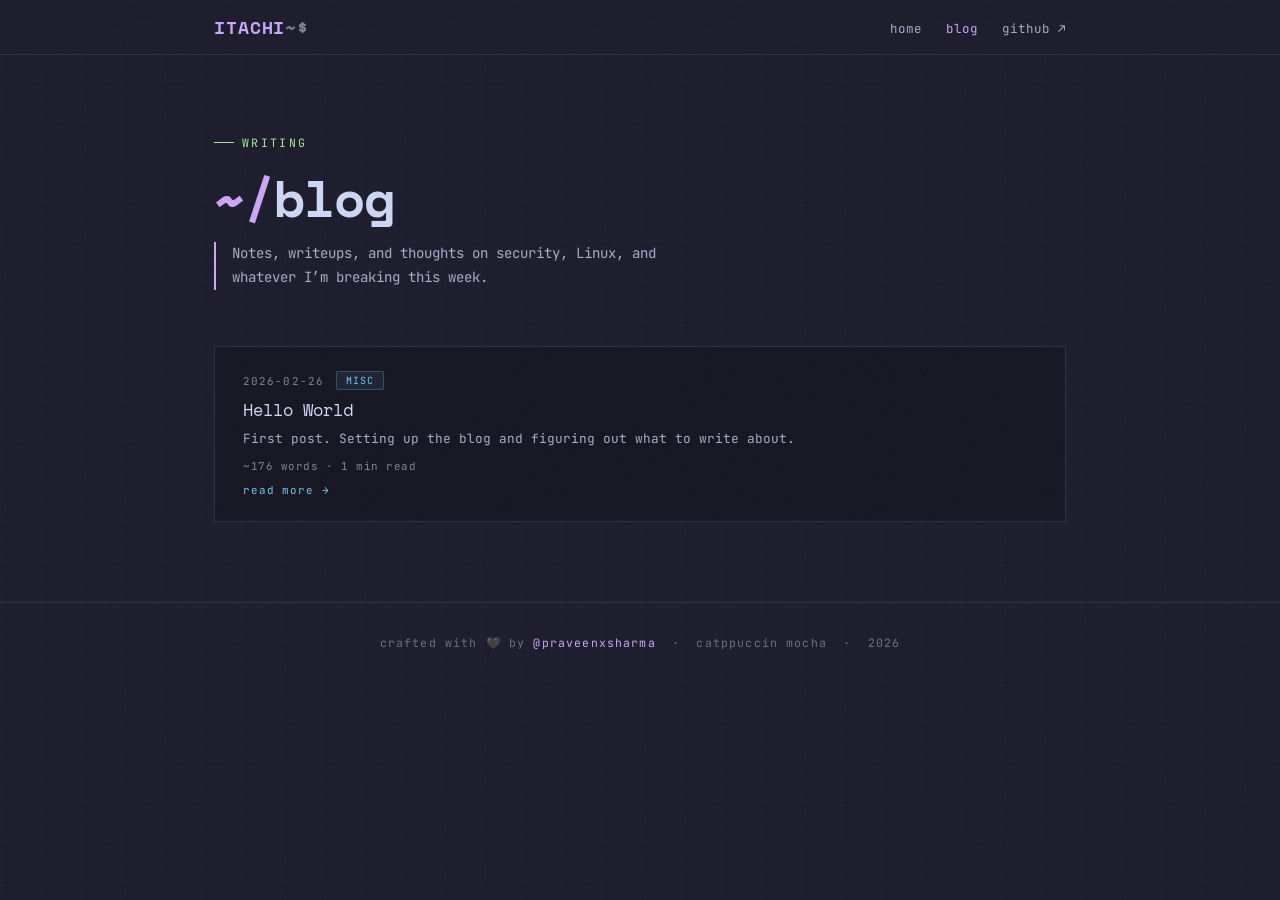
==== blog/index.html @ ed474cd6 "Build blog pages from markdown Posts now live as content/posts/*.md and are rendered into blog/<slug" ====
<!DOCTYPE html>
<html lang="en">
<head>
  <meta charset="UTF-8" />
  <meta name="viewport" content="width=device-width, initial-scale=1.0" />
  <title>blog &mdash; ITACHI</title>
  <meta name="theme-color" content="#1e1e2e" />
  <link rel="stylesheet" href="../assets/css/style.css" />
  <link rel="stylesheet" href="../assets/css/blog.css" />
</head>
<body>

<nav>
  <div class="wrapper">
    <a class="nav-logo" href="../">ITACHI<span>~$</span></a>
    <ul class="nav-links">
      <li><a href="../">home</a></li>
      <li><a href="../" class="active">blog</a></li>
      <li><a href="https://github.com/praveenxsharma" target="_blank" rel="noopener">github &#8599;</a></li>
    </ul>
  </div>
</nav>

<div class="wrapper">
  <div class="blog-page-header">
    <p class="blog-hero-tag">writing</p>
    <h1 class="blog-page-title"><span class="acc">~/</span>blog</h1>
    <p class="blog-page-sub">
      Notes, writeups, and thoughts on security, Linux, and whatever I&rsquo;m breaking this week.
    </p>
  </div>

  <div class="blog-cards">

    <!-- ================================================================
         HOW TO ADD A NEW POST

         Write content/posts/your-slug.md, then run:

             python3 scripts/build.py

         That renders blog/your-slug/index.html and rewrites the card list
         below (everything between the POSTS markers is generated — edit
         the .md, never this file).

         Frontmatter fields:
           title    post title                        (required)
           date     YYYY-MM-DD                        (required, sorts the list)
           summary  one-sentence card description     (required)
           tags     [security, linux, android, ctf, writeup, tools, misc]
           draft    true to keep a post out of the build
         ================================================================ -->

    <!-- POSTS:START -->

    <a href="hello-world/" class="blog-card">
      <div class="blog-card-meta">
        <span class="blog-card-date">2026-02-26</span>
        <span class="tag-pill tag-misc">misc</span>
      </div>
      <div class="blog-card-title">Hello World</div>
      <div class="blog-card-desc">First post. Setting up the blog and figuring out what to write about.</div>
      <div class="blog-card-footer">~176 words &middot; 1 min read</div>
      <div class="blog-card-arrow">read more &rarr;</div>
    </a>

    <!-- POSTS:END -->

  </div>
</div>

<footer>
  <div class="wrapper">
    <p>crafted with &#x1F5A4; by <a href="https://github.com/praveenxsharma" target="_blank" rel="noopener">@praveenxsharma</a> &nbsp;&middot;&nbsp; catppuccin mocha &nbsp;&middot;&nbsp; 2026</p>
  </div>
</footer>

<script src="../assets/js/site.js"></script>
</body>
</html>
---- assets/css/style.css ----
@import url('https://fonts.googleapis.com/css2?family=JetBrains+Mono:ital,wght@0,300;0,400;0,500;0,700;1,400&family=Space+Mono:ital,wght@0,400;0,700;1,400&display=swap');

/* ── Catppuccin Mocha Palette ── */
:root {
  --base:      #1e1e2e;
  --mantle:    #181825;
  --crust:     #11111b;
  --surface0:  #313244;
  --surface1:  #45475a;
  --surface2:  #585b70;
  --overlay0:  #6c7086;
  --overlay1:  #7f849c;
  --overlay2:  #9399b2;
  --subtext0:  #a6adc8;
  --subtext1:  #bac2de;
  --text:      #cdd6f4;
  --lavender:  #b4befe;
  --blue:      #89b4fa;
  --sapphire:  #74c7ec;
  --sky:       #89dceb;
  --teal:      #94e2d5;
  --green:     #a6e3a1;
  --yellow:    #f9e2af;
  --peach:     #fab387;
  --maroon:    #eba0ac;
  --red:       #f38ba8;
  --mauve:     #cba6f7;
  --pink:      #f5c2e7;
  --flamingo:  #f2cdcd;
  --rosewater: #f5e0dc;
}

*, *::before, *::after { box-sizing: border-box; margin: 0; padding: 0; }

html { scroll-behavior: smooth; }

body {
  background: var(--base);
  color: var(--text);
  font-family: 'JetBrains Mono', monospace;
  min-height: 100vh;
  overflow-x: hidden;
  transition: opacity 0.16s ease;
}

body.is-fading { opacity: 0; }

/* Noise texture overlay */
body::before {
  content: '';
  position: fixed;
  inset: 0;
  background-image: url("data:image/svg+xml,%3Csvg viewBox='0 0 256 256' xmlns='http://www.w3.org/2000/svg'%3E%3Cfilter id='n'%3E%3CfeTurbulence type='fractalNoise' baseFrequency='0.9' numOctaves='4' stitchTiles='stitch'/%3E%3C/filter%3E%3Crect width='100%25' height='100%25' filter='url(%23n)' opacity='0.04'/%3E%3C/svg%3E");
  pointer-events: none;
  z-index: 999;
  opacity: 0.35;
}

/* Grid lines bg */
body::after {
  content: '';
  position: fixed;
  inset: 0;
  background-image:
    linear-gradient(var(--surface0) 1px, transparent 1px),
    linear-gradient(90deg, var(--surface0) 1px, transparent 1px);
  background-size: 40px 40px;
  opacity: 0.15;
  pointer-events: none;
  z-index: 0;
}

/* Scrollbar */
::-webkit-scrollbar       { width: 6px; }
::-webkit-scrollbar-track { background: var(--mantle); }
::-webkit-scrollbar-thumb { background: var(--mauve); border-radius: 3px; }

/* Layout */
.wrapper {
  position: relative;
  z-index: 1;
  max-width: 900px;
  margin: 0 auto;
  padding: 0 24px;
}

/* ── NAV ── */
nav {
  position: sticky;
  top: 0;
  z-index: 100;
  backdrop-filter: blur(20px);
  background: rgba(30, 30, 46, 0.8);
  border-bottom: 1px solid var(--surface0);
}

nav .wrapper {
  display: flex;
  align-items: center;
  justify-content: space-between;
  padding-top: 14px;
  padding-bottom: 14px;
}

.nav-logo {
  font-family: 'Space Mono', monospace;
  font-weight: 700;
  font-size: 1.1rem;
  color: var(--mauve);
  text-decoration: none;
  letter-spacing: 0.05em;
}
.nav-logo span { color: var(--overlay1); }

.nav-links {
  display: flex;
  gap: 24px;
  list-style: none;
}

.nav-links a {
  color: var(--subtext0);
  text-decoration: none;
  font-size: 0.78rem;
  letter-spacing: 0.08em;
  transition: color 0.2s;
}
.nav-links a:hover,
.nav-links a.active { color: var(--mauve); }

/* ── SECTION BASE ── */
.section {
  padding: 64px 0;
  border-top: 1px solid var(--surface0);
}

.section-label {
  font-size: 0.7rem;
  letter-spacing: 0.25em;
  text-transform: uppercase;
  color: var(--mauve);
  margin-bottom: 8px;
}

.section-title {
  font-family: 'Space Mono', monospace;
  font-size: 1.6rem;
  color: var(--text);
  margin-bottom: 32px;
}

/* ── SKILL TAGS ── */
.skill-cat-title {
  font-size: 0.68rem;
  letter-spacing: 0.2em;
  text-transform: uppercase;
  color: var(--overlay1);
  margin-bottom: 12px;
  padding-bottom: 6px;
  border-bottom: 1px solid var(--surface0);
}

.skill-tags { display: flex; flex-wrap: wrap; gap: 8px; }

.skill-tag {
  font-size: 0.72rem;
  padding: 4px 10px;
  border-radius: 2px;
  letter-spacing: 0.05em;
  transition: transform 0.2s;
  cursor: default;
}
.skill-tag:hover { transform: translateY(-2px); }

.c1 { background: rgba(203,166,247,.12); color: var(--mauve);  border: 1px solid rgba(203,166,247,.25); }
.c2 { background: rgba(137,180,250,.12); color: var(--blue);   border: 1px solid rgba(137,180,250,.25); }
.c3 { background: rgba(166,227,161,.12); color: var(--green);  border: 1px solid rgba(166,227,161,.25); }
.c4 { background: rgba(250,179,135,.12); color: var(--peach);  border: 1px solid rgba(250,179,135,.25); }
.c5 { background: rgba(148,226,213,.12); color: var(--teal);   border: 1px solid rgba(148,226,213,.25); }
.c6 { background: rgba(243,139,168,.12); color: var(--red);    border: 1px solid rgba(243,139,168,.25); }
.c7 { background: rgba(249,226,175,.12); color: var(--yellow); border: 1px solid rgba(249,226,175,.25); }

/* ── BADGE PILLS ── */
.badge {
  font-size: 0.7rem;
  letter-spacing: 0.1em;
  padding: 5px 12px;
  border-radius: 2px;
  border: 1px solid;
  text-transform: uppercase;
  font-family: 'JetBrains Mono', monospace;
}
.badge-mauve  { border-color: var(--mauve);  color: var(--mauve);  background: rgba(203,166,247,.07); }
.badge-blue   { border-color: var(--blue);   color: var(--blue);   background: rgba(137,180,250,.07); }
.badge-green  { border-color: var(--green);  color: var(--green);  background: rgba(166,227,161,.07); }
.badge-peach  { border-color: var(--peach);  color: var(--peach);  background: rgba(250,179,135,.07); }
.badge-teal   { border-color: var(--teal);   color: var(--teal);   background: rgba(148,226,213,.07); }

/* ── ANIMATIONS ── */
@keyframes fadeUp {
  from { opacity: 0; transform: translateY(24px); }
  to   { opacity: 1; transform: translateY(0); }
}

@keyframes blink {
  0%, 100% { opacity: 1; }
  50%       { opacity: 0; }
}

.cursor {
  display: inline-block;
  width: 9px;
  height: 1.1em;
  background: var(--mauve);
  vertical-align: text-bottom;
  animation: blink 1s step-end infinite;
  margin-left: 2px;
}

/* ── FOOTER ── */
footer {
  border-top: 1px solid var(--surface0);
  padding: 32px 0;
  text-align: center;
  font-size: 0.72rem;
  color: var(--overlay0);
  letter-spacing: 0.1em;
  position: relative;
  z-index: 1;
}
footer a { color: var(--mauve); text-decoration: none; }
footer a:hover { text-decoration: underline; }

/* ── INLINE LINK ── */
.link {
  color: var(--sapphire);
  text-decoration: none;
  border-bottom: 1px dashed var(--sapphire);
  transition: color 0.2s;
}
.link:hover { color: var(--sky); border-color: var(--sky); }

/* ── RESPONSIVE ── */
@media (max-width: 640px) {
  nav .wrapper { flex-wrap: wrap; gap: 10px; }
  .nav-links   { gap: 16px; }
  .wrapper     { padding: 0 16px; }
}
---- assets/css/blog.css ----
/* blog.css — index listing + post prose, consistent with style.css aesthetic */

/* ═══════════════════════════════════
   BLOG INDEX PAGE
═══════════════════════════════════ */

.blog-page-header {
  padding: 80px 0 56px;
  position: relative;
}

.blog-hero-tag {
  font-size: 0.72rem;
  letter-spacing: 0.2em;
  color: var(--green);
  text-transform: uppercase;
  margin-bottom: 20px;
  display: flex;
  align-items: center;
  gap: 8px;
}
.blog-hero-tag::before {
  content: '';
  display: inline-block;
  width: 20px;
  height: 1px;
  background: var(--green);
}

.blog-page-title {
  font-family: 'Space Mono', monospace;
  font-size: clamp(2rem, 5vw, 3.2rem);
  line-height: 1.1;
  letter-spacing: -0.02em;
  color: var(--text);
  margin-bottom: 16px;
}
.blog-page-title .acc { color: var(--mauve); }

.blog-page-sub {
  font-size: 0.88rem;
  color: var(--subtext0);
  border-left: 2px solid var(--mauve);
  padding-left: 16px;
  line-height: 1.7;
  max-width: 500px;
}

/* Cards list */
.blog-cards {
  display: flex;
  flex-direction: column;
  gap: 2px;
  margin-bottom: 80px;
}

.blog-card {
  display: block;
  text-decoration: none;
  color: inherit;
  background: var(--mantle);
  border: 1px solid var(--surface0);
  padding: 24px 28px;
  position: relative;
  overflow: hidden;
  transition: border-color 0.2s, background 0.2s;
}

.blog-card::before {
  content: '';
  position: absolute;
  left: 0; top: 0; bottom: 0;
  width: 3px;
  background: var(--mauve);
  transform: scaleY(0);
  transition: transform 0.2s;
  transform-origin: bottom;
}
.blog-card:hover                { border-color: var(--mauve); background: rgba(24,24,37,.85); }
.blog-card:hover::before        { transform: scaleY(1); }

.blog-card-meta {
  display: flex;
  align-items: center;
  gap: 12px;
  margin-bottom: 8px;
  flex-wrap: wrap;
}

.blog-card-date {
  font-size: 0.68rem;
  color: var(--overlay1);
  letter-spacing: 0.1em;
}

.tag-pill {
  font-size: 0.62rem;
  letter-spacing: 0.1em;
  text-transform: uppercase;
  padding: 2px 9px;
  border-radius: 2px;
  border: 1px solid;
}
.tag-security { color: var(--mauve);   background: rgba(203,166,247,.08); border-color: rgba(203,166,247,.25); }
.tag-linux    { color: var(--green);   background: rgba(166,227,161,.08); border-color: rgba(166,227,161,.25); }
.tag-android  { color: var(--blue);    background: rgba(137,180,250,.08); border-color: rgba(137,180,250,.25); }
.tag-ctf      { color: var(--yellow);  background: rgba(249,226,175,.08); border-color: rgba(249,226,175,.25); }
.tag-writeup  { color: var(--peach);   background: rgba(250,179,135,.08); border-color: rgba(250,179,135,.25); }
.tag-tools    { color: var(--teal);    background: rgba(148,226,213,.08); border-color: rgba(148,226,213,.25); }
.tag-misc     { color: var(--sapphire);background: rgba(116,199,236,.08); border-color: rgba(116,199,236,.25); }

.blog-card-title {
  font-family: 'Space Mono', monospace;
  font-size: 1.05rem;
  color: var(--text);
  margin-bottom: 6px;
  line-height: 1.4;
  transition: color 0.2s;
}
.blog-card:hover .blog-card-title { color: var(--mauve); }

.blog-card-desc {
  font-size: 0.8rem;
  color: var(--subtext0);
  line-height: 1.7;
  display: -webkit-box;
  -webkit-line-clamp: 2;
  -webkit-box-orient: vertical;
  overflow: hidden;
}

.blog-card-footer {
  margin-top: 10px;
  font-size: 0.68rem;
  color: var(--overlay1);
  letter-spacing: 0.05em;
}

.blog-card-arrow {
  margin-top: 10px;
  font-size: 0.68rem;
  letter-spacing: 0.08em;
  color: var(--sapphire);
}

/* ═══════════════════════════════════
   INDIVIDUAL POST LAYOUT
═══════════════════════════════════ */

.blog-layout {
  display: grid;
  grid-template-columns: 1fr;
  gap: 2rem;
  max-width: 1160px;
  margin: 0 auto;
  padding: 0 24px;
  position: relative;
  z-index: 1;
}

@media (min-width: 1100px) {
  .blog-layout { grid-template-columns: 1fr 220px; gap: 3rem; }
}

/* ── Article ── */
article {
  max-width: 820px;
  padding: 48px 0 80px;
}

article > header {
  border-bottom: 1px solid var(--surface0);
  padding-bottom: 28px;
  margin-bottom: 40px;
}

article > header h1 {
  font-family: 'Space Mono', monospace;
  font-size: clamp(1.55rem, 3.2vw, 2.1rem);
  color: var(--text);
  line-height: 1.2;
  margin-bottom: 14px;
  letter-spacing: -0.02em;
}

/* Post meta */
.post-meta {
  display: flex;
  flex-wrap: wrap;
  align-items: center;
  gap: .3rem;
  color: var(--overlay1);
  font-size: .8rem;
  margin-bottom: 14px;
}
.meta-item { display: inline-flex; align-items: center; gap: .3rem; white-space: nowrap; }
.meta-icon { width: 13px; height: 13px; opacity: .6; flex-shrink: 0; }
.meta-sep  { color: var(--overlay0); opacity: .45; margin: 0 .1rem; user-select: none; }

.post-tags { display: flex; flex-wrap: wrap; gap: .4rem; margin-top: 10px; }

/* Back link */
.post-back {
  display: inline-flex;
  align-items: center;
  gap: 6px;
  font-size: 0.72rem;
  color: var(--subtext0);
  text-decoration: none;
  letter-spacing: 0.08em;
  transition: color 0.2s;
}
.post-back:hover { color: var(--mauve); }

/* ── Prose ── */
:where(article) p {
  font-size: 0.9rem;
  color: var(--subtext1);
  line-height: 1.9;
  margin: 1rem 0;
}

:where(article) h1 {
  font-family: 'Space Mono', monospace;
  font-size: clamp(1.25rem, 2.5vw, 1.6rem);
  color: var(--text);
  margin: 2.5rem 0 .7rem;
  letter-spacing: -0.01em;
  line-height: 1.25;
}

:where(article) h2 {
  font-family: 'Space Mono', monospace;
  font-size: 1.1rem;
  color: var(--mauve);
  margin: 2rem 0 .55rem;
}

:where(article) h3 {
  font-family: 'Space Mono', monospace;
  font-size: 0.95rem;
  color: var(--blue);
  margin: 1.5rem 0 .45rem;
}

:where(article) a {
  color: var(--sapphire);
  text-decoration: none;
  border-bottom: 1px dashed var(--sapphire);
  transition: color 0.2s, border-color 0.2s;
}
:where(article) a:hover { color: var(--sky); border-color: var(--sky); }

:where(article) strong { color: var(--text); }
:where(article) em     { color: var(--flamingo); font-style: italic; }

:where(article) ul,
:where(article) ol {
  padding-left: 1.4rem;
  margin: .75rem 0;
  color: var(--subtext1);
}
:where(article) li { margin: .3rem 0; line-height: 1.8; font-size: 0.88rem; }
:where(article) li::marker { color: var(--mauve); }

:where(article) blockquote {
  border-left: 3px solid var(--yellow);
  background: rgba(249,226,175,.04);
  color: var(--subtext0);
  padding: .75rem 1rem;
  margin: 1.25rem 0;
  font-style: italic;
  font-size: 0.88rem;
}

:where(article) hr {
  border: none;
  border-top: 1px solid var(--surface0);
  margin: 2.5rem 0;
}

:where(article) img {
  max-width: 100%;
  height: auto;
  border-radius: 6px;
  margin: 1.25rem 0;
  border: 1px solid var(--surface0);
}

/* Inline code */
:where(article) :not(pre) > code {
  background: var(--surface0);
  color: var(--mauve);
  font-family: 'JetBrains Mono', monospace;
  font-size: .86em;
  padding: .15em .4em;
  border-radius: 3px;
}

/* Code blocks */
:where(article) pre {
  background: var(--mantle);
  border: 1px solid var(--surface0);
  border-radius: 8px;
  overflow: hidden;
  margin: 1.75rem 0;
  position: relative;
  box-shadow: 0 4px 20px rgba(0,0,0,.3);
}

:where(article) pre[data-filename]::before {
  content: attr(data-filename);
  display: block;
  background: var(--crust);
  color: var(--overlay1);
  font-family: 'JetBrains Mono', monospace;
  font-size: 0.72rem;
  padding: 9px 16px;
  border-bottom: 1px solid var(--surface0);
  letter-spacing: 0.05em;
}

:where(article) pre .code-tab-bar {
  background: var(--crust);
  border-bottom: 1px solid var(--surface0);
  display: flex;
}

:where(article) pre .code-tab-bar .code-tab {
  background: var(--mantle);
  color: var(--mauve);
  font-family: 'JetBrains Mono', monospace;
  font-size: 0.72rem;
  padding: 8px 14px;
  border-radius: 4px 4px 0 0;
  border-top: 1.5px solid var(--mauve);
  margin-top: 1.5px;
  letter-spacing: 0.03em;
}

:where(article) pre code {
  all: unset;
  display: block;
  padding: 18px 20px;
  font-family: 'JetBrains Mono', monospace;
  font-size: 0.82rem;
  line-height: 1.75;
  overflow-x: auto;
  color: var(--text);
}

/* Copy button */
.code-copy-btn {
  position: absolute;
  top: .4rem; right: .5rem;
  width: 1.85rem; height: 1.85rem;
  border: none; border-radius: 4px;
  background: var(--surface0);
  color: var(--subtext0);
  cursor: pointer;
  opacity: 0;
  display: flex; align-items: center; justify-content: center;
  transition: opacity .18s, background .15s;
  z-index: 2;
}
pre:hover .code-copy-btn  { opacity: .75; }
.code-copy-btn:hover      { opacity: 1 !important; background: var(--surface1); }
.code-copy-btn.copied     { opacity: 1 !important; }
.code-copy-btn svg        { width: 13px; height: 13px; stroke: currentColor; fill: none; stroke-width: 1.75; stroke-linecap: round; stroke-linejoin: round; }
.code-copy-btn.copied svg { stroke: var(--green); }

pre::-webkit-scrollbar       { height: 4px; }
pre::-webkit-scrollbar-track { background: var(--mantle); }
pre::-webkit-scrollbar-thumb { background: var(--surface1); border-radius: 2px; }

/* Line numbers */
.hljs-ln                { border-collapse: collapse; width: 100%; }
.hljs-ln td             { padding: 0; border: none; }
.hljs-ln-numbers        {
  text-align: right;
  padding-right: .85em !important;
  padding-left: .75em !important;
  color: var(--overlay0);
  user-select: none; -webkit-user-select: none;
  vertical-align: top;
  width: 2.5em;
  border-right: 1px solid var(--surface0);
}
.hljs-ln-code           { padding-left: 1em !important; }

/* ── TOC sidebar ── */
.toc { display: none; }
@media (min-width: 1100px) { .toc { display: block; } }

.toc-nav {
  position: sticky;
  top: 80px;
  max-height: calc(100vh - 100px);
  overflow-y: auto;
  padding: 16px;
  background: var(--mantle);
  border: 1px solid var(--surface0);
  border-radius: 6px;
  margin-top: 48px;
  scrollbar-width: thin;
  scrollbar-color: var(--surface1) transparent;
}

.toc-title {
  display: block;
  font-size: 0.66rem;
  letter-spacing: 0.22em;
  text-transform: uppercase;
  color: var(--overlay1);
  margin-bottom: 12px;
  padding-left: 6px;
}

.toc-list           { list-style: none; }
.toc-item           { margin: 0; padding: 0; }
.toc-h2             { padding-left: 10px; }
.toc-h3             { padding-left: 20px; }

.toc-link {
  display: block;
  padding: .32rem .6rem;
  color: var(--subtext0);
  text-decoration: none;
  font-size: 0.76rem;
  line-height: 1.4;
  border-radius: 3px;
  border-left: 2px solid transparent;
  transition: all .15s;
  word-break: break-word;
}
.toc-link:hover  { color: var(--text); background: rgba(205,214,244,.04); }
.toc-link.active { color: var(--mauve); background: rgba(203,166,247,.08); border-left-color: var(--mauve); font-weight: 600; }

/* ── Responsive ── */
@media (max-width: 860px) {
  .blog-layout { padding: 0 16px; }
  article      { padding-top: 32px; }
}
@media (max-width: 600px) {
  .blog-page-title { font-size: 1.8rem; }
  :where(article) pre code { font-size: 0.76rem; }
  :where(article) h1 { font-size: 1.25rem; }
}
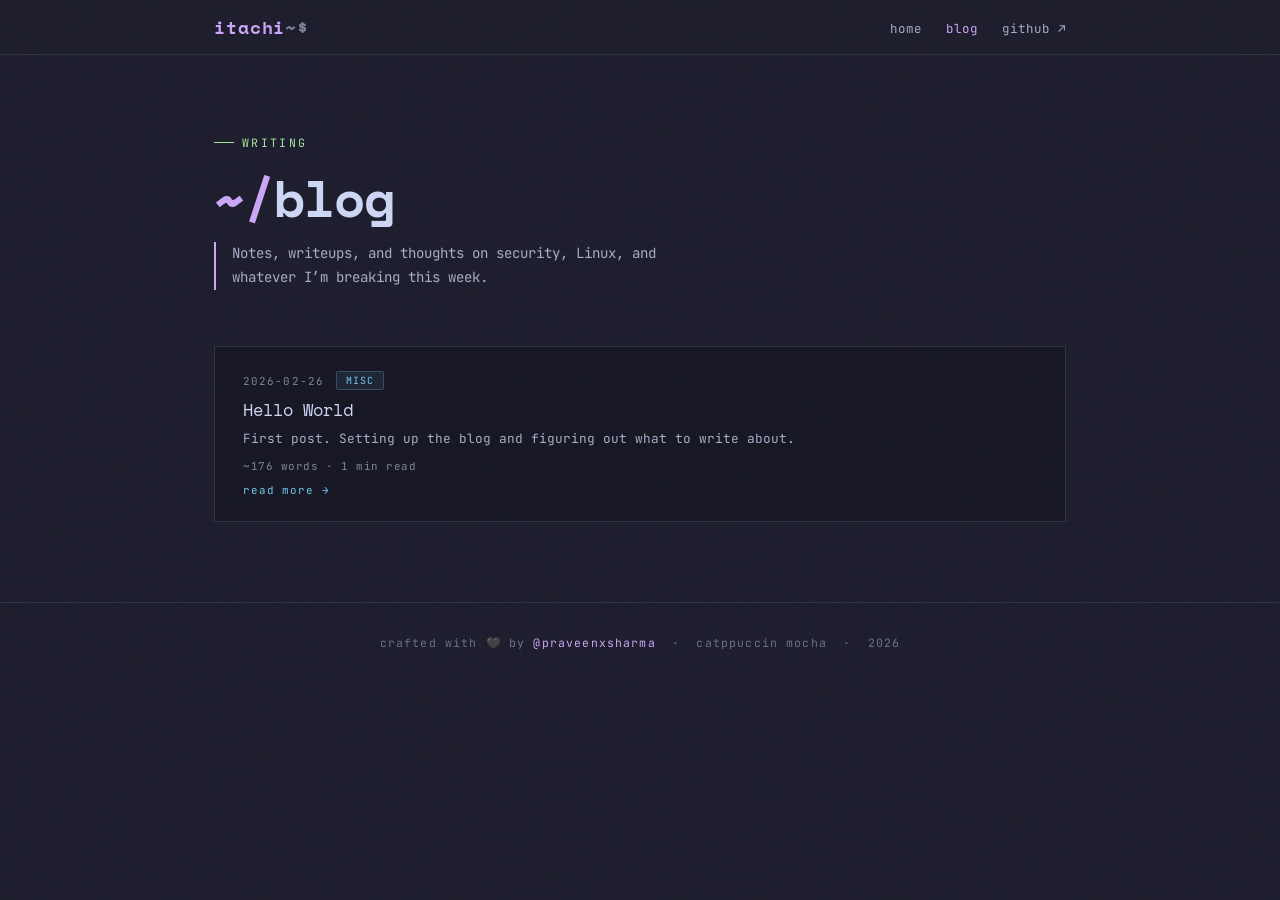
==== commit 039ac8c2: "Lowercase the brand and add a sakura-shell favicon Drops the ITACHI casing in the remaining places (" ====
--- a/blog/index.html
+++ b/blog/index.html
@@ -3,8 +3,11 @@
 <head>
   <meta charset="UTF-8" />
   <meta name="viewport" content="width=device-width, initial-scale=1.0" />
-  <title>blog &mdash; ITACHI</title>
+  <title>blog &mdash; itachi</title>
   <meta name="theme-color" content="#1e1e2e" />
+  <link rel="icon" href="../assets/favicon.svg" type="image/svg+xml" />
+  <link rel="icon" href="../assets/favicon-32.png" sizes="32x32" type="image/png" />
+  <link rel="apple-touch-icon" href="../assets/favicon-180.png" />
   <link rel="stylesheet" href="../assets/css/style.css" />
   <link rel="stylesheet" href="../assets/css/blog.css" />
 </head>
@@ -12,7 +15,7 @@
 
 <nav>
   <div class="wrapper">
-    <a class="nav-logo" href="../">ITACHI<span>~$</span></a>
+    <a class="nav-logo" href="../">itachi<span>~$</span></a>
     <ul class="nav-links">
       <li><a href="../">home</a></li>
       <li><a href="../" class="active">blog</a></li>
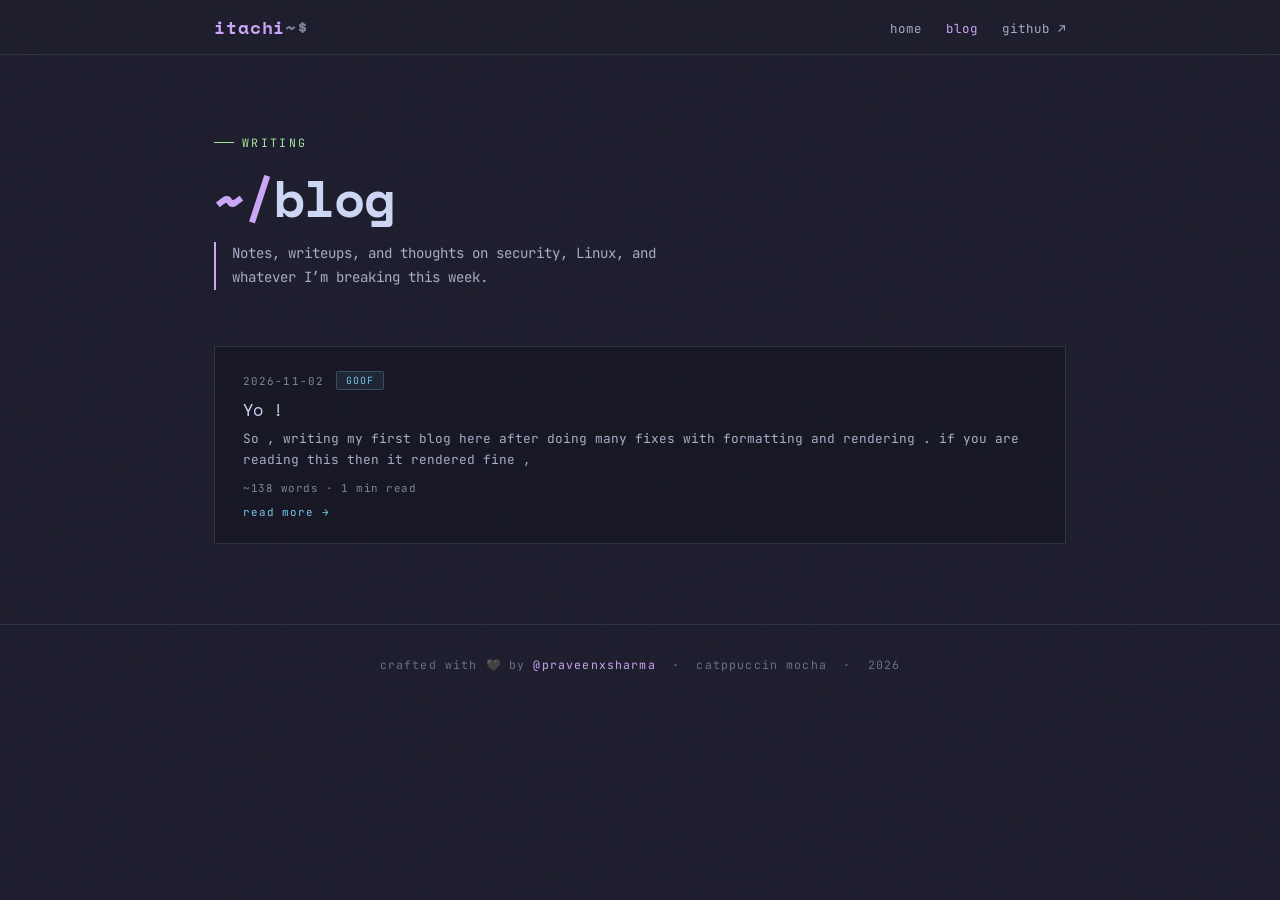
==== commit 3e942446: "chore: render posts from content/" ====
--- a/blog/index.html
+++ b/blog/index.html
@@ -56,14 +56,15 @@
 
     <!-- POSTS:START -->
 
-    <a href="hello-world/" class="blog-card">
+    <a href="yo/" class="blog-card">
       <div class="blog-card-meta">
-        <span class="blog-card-date">2026-02-26</span>
-        <span class="tag-pill tag-misc">misc</span>
+        <span class="blog-card-date">2026-11-02</span>
+        <span class="tag-pill tag-misc">goof</span>
       </div>
-      <div class="blog-card-title">Hello World</div>
-      <div class="blog-card-desc">First post. Setting up the blog and figuring out what to write about.</div>
-      <div class="blog-card-footer">~176 words &middot; 1 min read</div>
+      <div class="blog-card-title">Yo !</div>
+      <div class="blog-card-desc">So , writing my first blog here after doing many fixes with formatting and rendering .
+if you are reading this then it rendered fine ,</div>
+      <div class="blog-card-footer">~138 words &middot; 1 min read</div>
       <div class="blog-card-arrow">read more &rarr;</div>
     </a>
 
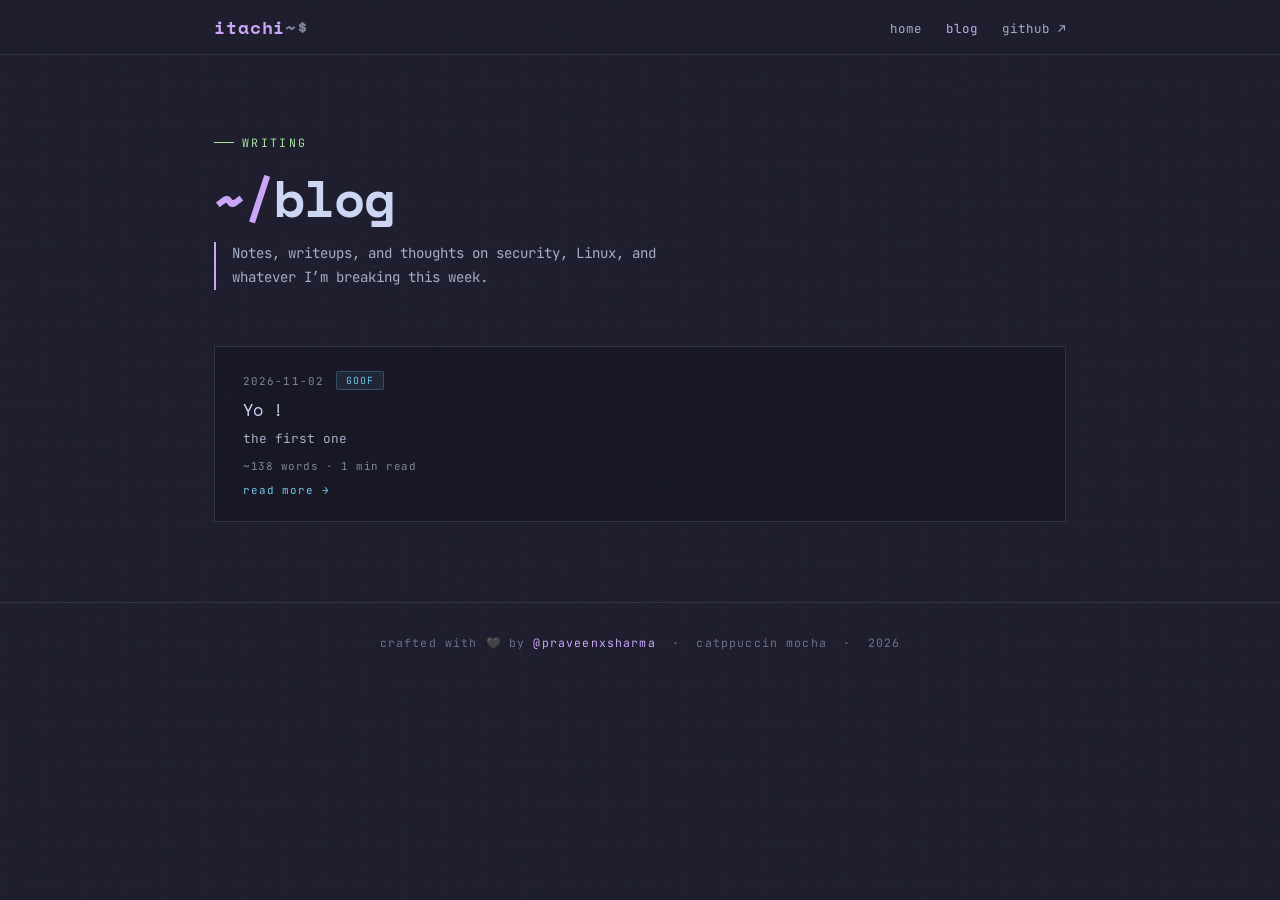
==== commit 5cec7faa: "chore: render posts from content/" ====
--- a/blog/index.html
+++ b/blog/index.html
@@ -62,8 +62,7 @@
         <span class="tag-pill tag-misc">goof</span>
       </div>
       <div class="blog-card-title">Yo !</div>
-      <div class="blog-card-desc">So , writing my first blog here after doing many fixes with formatting and rendering .
-if you are reading this then it rendered fine ,</div>
+      <div class="blog-card-desc">the first one</div>
       <div class="blog-card-footer">~138 words &middot; 1 min read</div>
       <div class="blog-card-arrow">read more &rarr;</div>
     </a>
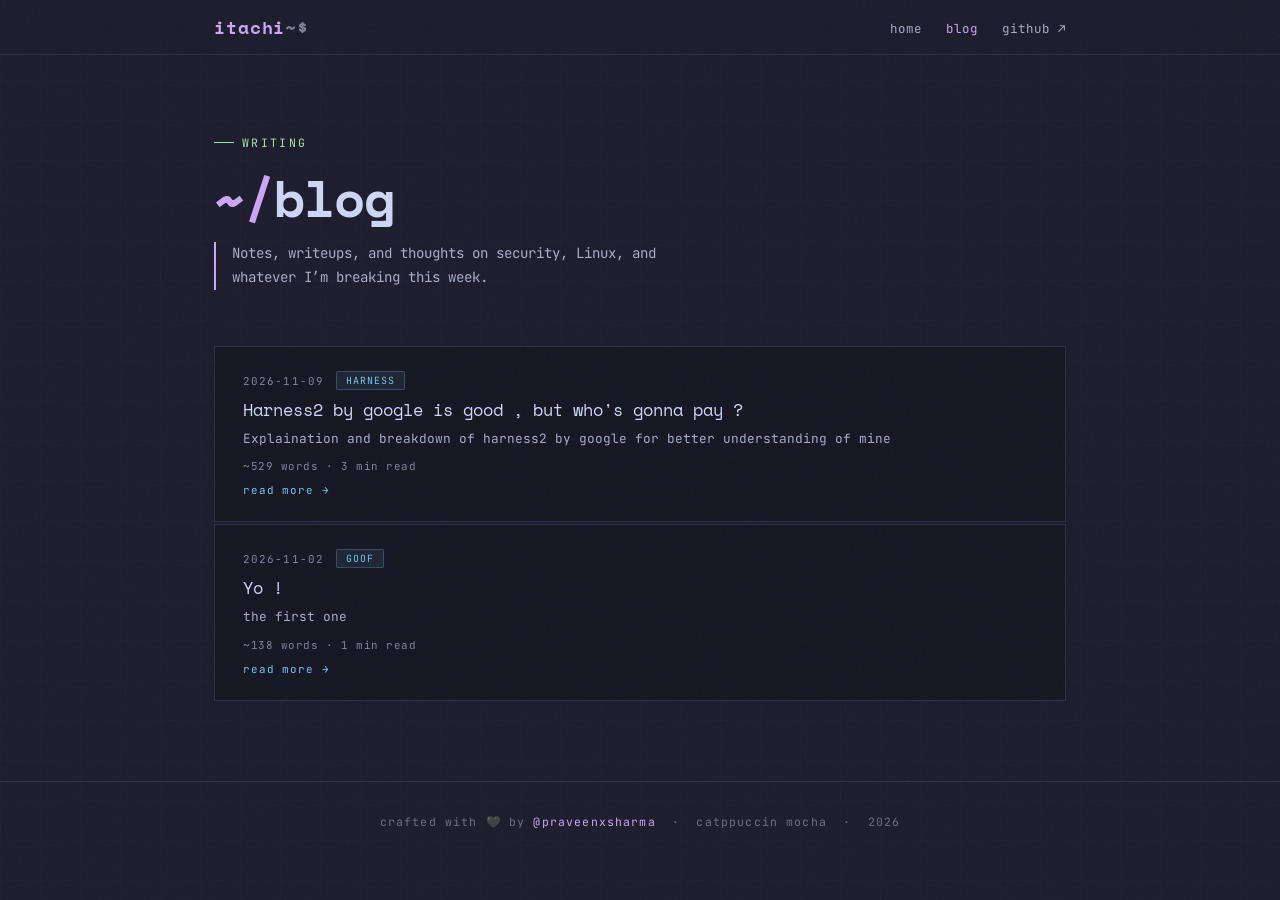
==== commit e6ce4765: "chore: render posts from content/" ====
--- a/blog/index.html
+++ b/blog/index.html
@@ -4,7 +4,37 @@
   <meta charset="UTF-8" />
   <meta name="viewport" content="width=device-width, initial-scale=1.0" />
   <title>blog &mdash; itachi</title>
+  <meta name="description" content="Notes, writeups and thoughts on security, Linux and whatever I'm breaking this week." />
+  <link rel="canonical" href="https://praveenxsharma.github.io/blog/" />
+  <meta name="author" content="Praveen Sharma" />
   <meta name="theme-color" content="#1e1e2e" />
+  <meta property="og:type" content="website" />
+  <meta property="og:site_name" content="itachi" />
+  <meta property="og:title" content="blog — itachi" />
+  <meta property="og:description" content="Notes, writeups and thoughts on security, Linux and whatever I'm breaking this week." />
+  <meta property="og:url" content="https://praveenxsharma.github.io/blog/" />
+  <meta property="og:image" content="https://praveenxsharma.github.io/assets/og.png" />
+  <meta property="og:image:width" content="1200" />
+  <meta property="og:image:height" content="630" />
+  <meta property="og:image:alt" content="itachi — sakura shell" />
+  <meta name="twitter:card" content="summary_large_image" />
+  <meta name="twitter:site" content="@P24v33n" />
+  <meta name="twitter:creator" content="@P24v33n" />
+  <meta name="twitter:title" content="blog — itachi" />
+  <meta name="twitter:description" content="Notes, writeups and thoughts on security, Linux and whatever I'm breaking this week." />
+  <meta name="twitter:image" content="https://praveenxsharma.github.io/assets/og.png" />
+  <script type="application/ld+json">
+  {
+    "@context": "https://schema.org",
+    "@type": "Blog",
+    "@id": "https://praveenxsharma.github.io/blog/#blog",
+    "url": "https://praveenxsharma.github.io/blog/",
+    "name": "blog — itachi",
+    "description": "Notes, writeups and thoughts on security, Linux and whatever I'm breaking this week.",
+    "inLanguage": "en",
+    "author": { "@type": "Person", "name": "Praveen Sharma", "url": "https://praveenxsharma.github.io/" }
+  }
+  </script>
   <link rel="icon" href="../assets/favicon.svg" type="image/svg+xml" />
   <link rel="icon" href="../assets/favicon-32.png" sizes="32x32" type="image/png" />
   <link rel="apple-touch-icon" href="../assets/favicon-180.png" />
@@ -56,6 +86,17 @@
 
     <!-- POSTS:START -->
 
+    <a href="harness2/" class="blog-card">
+      <div class="blog-card-meta">
+        <span class="blog-card-date">2026-11-09</span>
+        <span class="tag-pill tag-misc">harness</span>
+      </div>
+      <div class="blog-card-title">Harness2 by google is good , but who&#x27;s gonna pay ?</div>
+      <div class="blog-card-desc">Explaination and breakdown of harness2 by google for better understanding of mine</div>
+      <div class="blog-card-footer">~529 words &middot; 3 min read</div>
+      <div class="blog-card-arrow">read more &rarr;</div>
+    </a>
+
     <a href="yo/" class="blog-card">
       <div class="blog-card-meta">
         <span class="blog-card-date">2026-11-02</span>
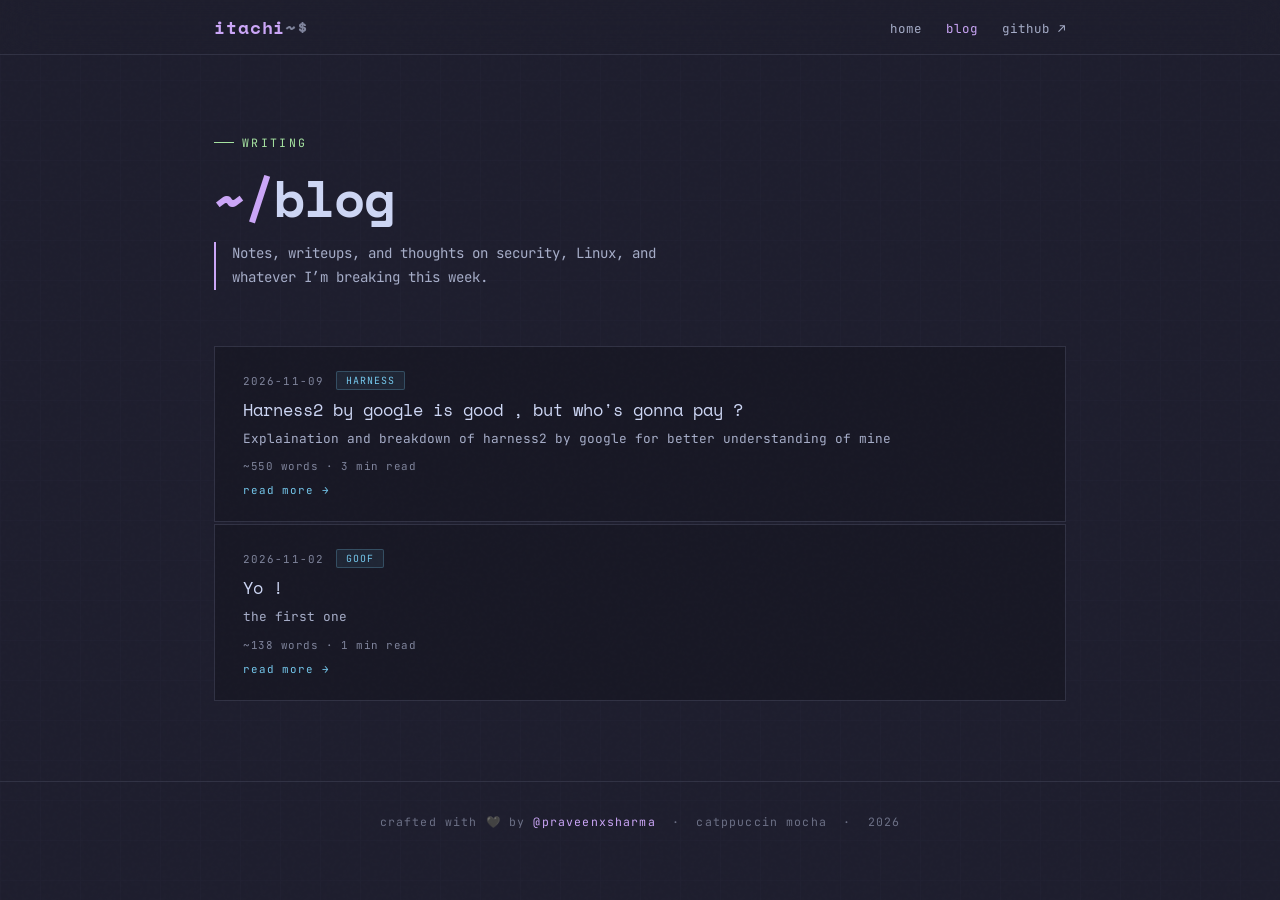
==== commit d80020e5: "Resolve post images from anywhere under content/, warn when missing An Obsidian embed whose file was" ====
--- a/blog/index.html
+++ b/blog/index.html
@@ -93,7 +93,7 @@
       </div>
       <div class="blog-card-title">Harness2 by google is good , but who&#x27;s gonna pay ?</div>
       <div class="blog-card-desc">Explaination and breakdown of harness2 by google for better understanding of mine</div>
-      <div class="blog-card-footer">~529 words &middot; 3 min read</div>
+      <div class="blog-card-footer">~550 words &middot; 3 min read</div>
       <div class="blog-card-arrow">read more &rarr;</div>
     </a>
 
